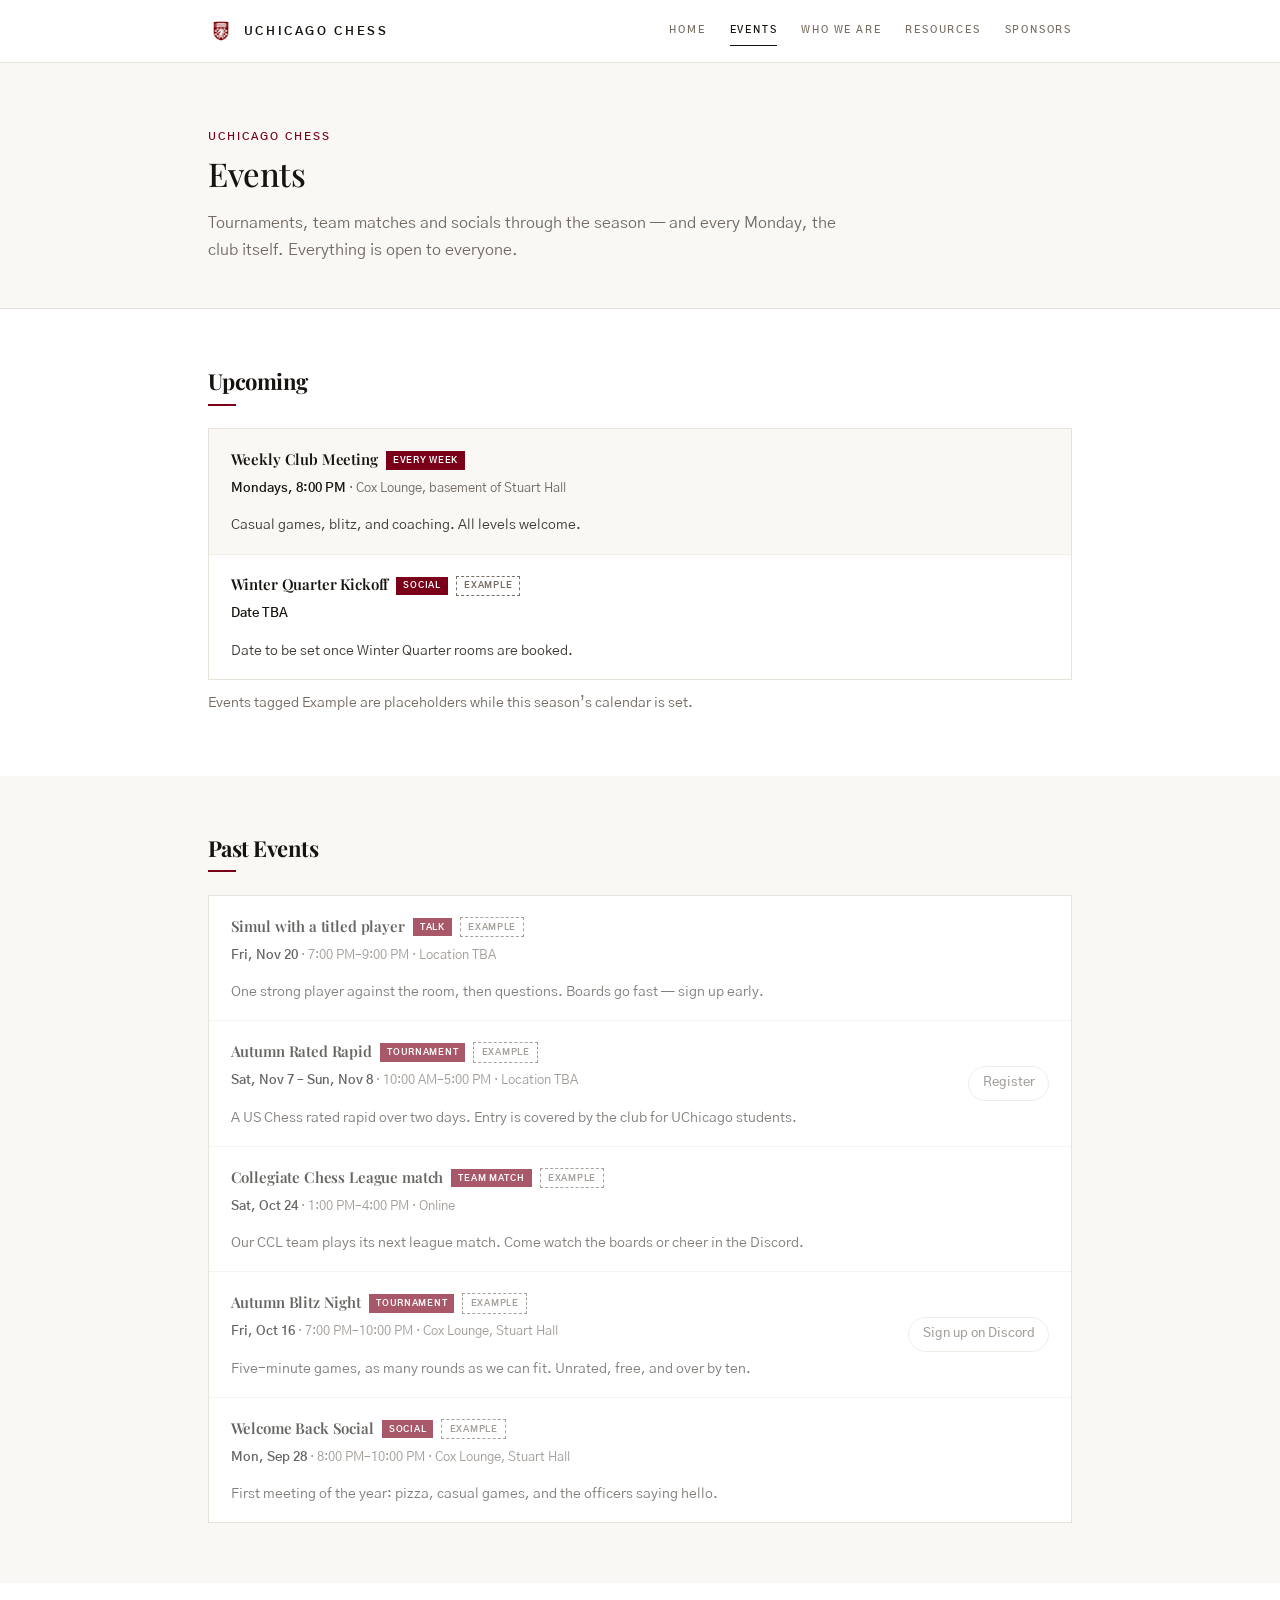
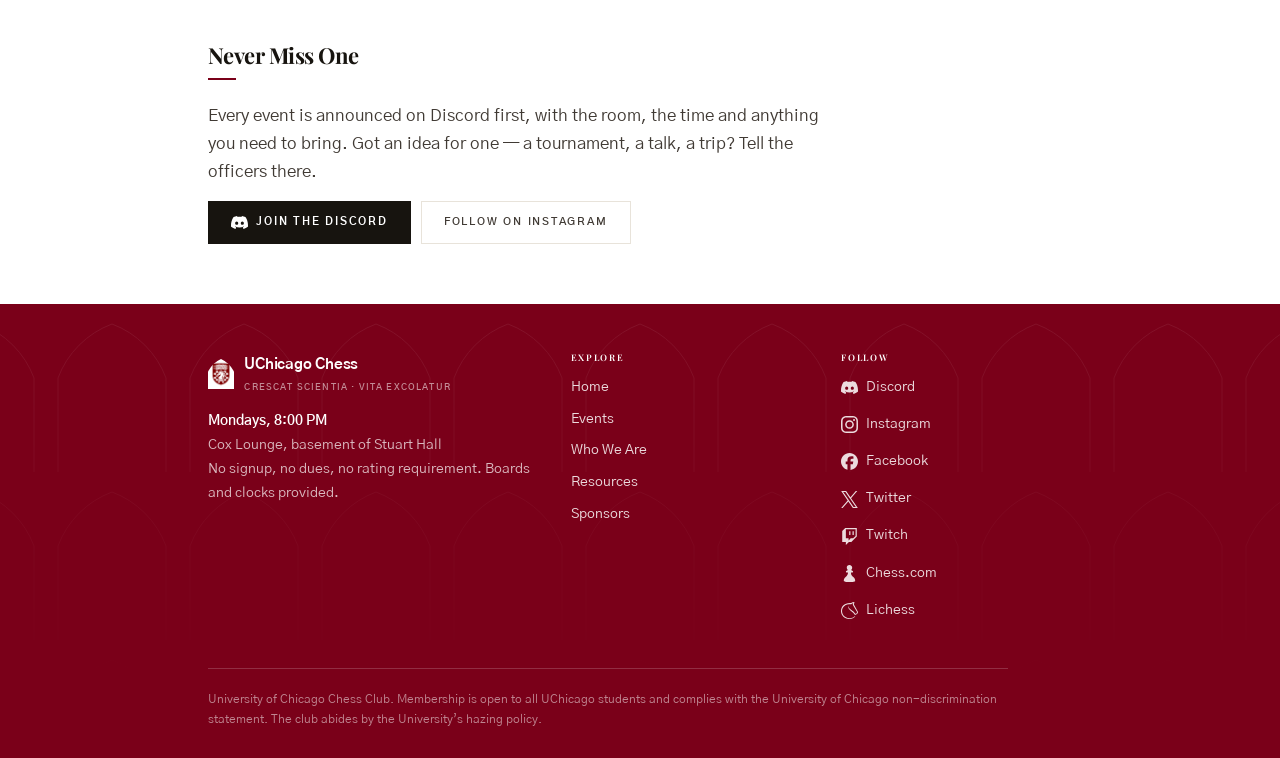
==== events.html @ 61e97e0e "Add a template events page events.html lists the club's events from EVENTS in js/events.js: Upcoming" ====
<!DOCTYPE html>
<html lang="en">
<head>
<meta charset="utf-8">
<meta name="viewport" content="width=device-width, initial-scale=1">
<title>Events &mdash; University of Chicago Chess Club</title>
<meta name="description" content="Upcoming events at the University of Chicago Chess Club: tournaments, team matches, socials, and the weekly Monday meeting.">
<link rel="canonical" href="https://chughjug.github.io/uchicago-chess/events.html">

<!-- Link previews: Discord, Facebook, iMessage and X all read these, and
     none of them run JavaScript, so this is the one place the club is
     described in the file rather than in js/site.js. -->
<meta property="og:type" content="website">
<meta property="og:site_name" content="UChicago Chess">
<meta property="og:title" content="Events — University of Chicago Chess Club">
<meta property="og:description" content="Upcoming events at the University of Chicago Chess Club: tournaments, team matches, socials, and the weekly Monday meeting.">
<meta property="og:url" content="https://chughjug.github.io/uchicago-chess/events.html">
<meta property="og:image" content="https://chughjug.github.io/uchicago-chess/img/og-cover.jpg">
<meta property="og:image:width" content="1200">
<meta property="og:image:height" content="630">
<meta property="og:image:alt" content="The University of Chicago quadrangle from above">
<meta name="twitter:card" content="summary_large_image">
<meta name="twitter:site" content="@uchicagochess">

<link rel="icon" href="img/favicon-32.png" sizes="32x32">
<link rel="icon" href="img/favicon-16.png" sizes="16x16">
<link rel="apple-touch-icon" href="img/apple-touch-icon.png">
<link rel="preconnect" href="https://fonts.googleapis.com">
<link rel="preconnect" href="https://fonts.gstatic.com" crossorigin>
<link rel="stylesheet" href="https://fonts.googleapis.com/css2?family=Playfair+Display:wght@400;500;600;700&family=Gothic+A1:wght@400;500;600;700;800&display=swap">
<link rel="stylesheet" href="css/site.css">
</head>
<body>
<a class="skip" href="#main">Skip to content</a>

<nav class="mainnav">
  <div class="container">
    <a class="brand" href="./">
      <img src="img/crest.png" alt="">
      <b>UChicago Chess</b>
    </a>
    <button id="navbtn" aria-expanded="false" aria-controls="navmenu">Menu</button>
    <ul id="navmenu">
      <li><a href="./">Home</a></li>
      <li><a class="active" href="events.html">Events</a></li>
      <li><a href="leadership.html">Who We Are</a></li>
      <li><a href="resources.html">Resources</a></li>
      <li><a href="sponsors.html">Sponsors</a></li>
    </ul>
  </div>
</nav>

<header class="pagehead">
  <div class="container">
    <p class="eyebrow">UChicago Chess</p>
    <h1>Events</h1>
    <p>Tournaments, team matches and socials through the season &mdash; and every Monday, the club itself. Everything is open to everyone.</p>
  </div>
</header>

<main id="main">
  <section class="band">
    <div class="container">
      <div class="block">
        <h2>Upcoming</h2>
        <!-- Built from EVENTS in js/events.js — add and change events there. -->
        <div class="eventlist" id="upcoming">
          <noscript>
            <div class="empty">The events list needs JavaScript. The club meets every Monday at 8:00 PM in
              Cox Lounge, and everything else is announced on Discord.</div>
          </noscript>
        </div>
        <p class="note" id="examples-note" hidden>Events tagged Example are placeholders while this season&rsquo;s calendar is set.</p>
      </div>
    </div>
  </section>

  <section class="band alt">
    <div class="container">
      <div class="block">
        <h2>Past Events</h2>
        <div class="eventlist" id="past"></div>
      </div>
    </div>
  </section>

  <section class="band">
    <div class="container">
      <div class="block">
        <h2>Never Miss One</h2>
        <p>
          Every event is announced on Discord first, with the room, the time and anything you need
          to bring. Got an idea for one &mdash; a tournament, a talk, a trip? Tell the officers there.
        </p>
        <p class="actions">
          <a class="btn" href="https://discord.com/invite/wnuyjCKNdM" data-site-href="links.discord" target="_blank" rel="noopener">
            <svg class="ico" aria-hidden="true"><use href="img/icons.svg#discord"></use></svg> Join the Discord
          </a>
          <a class="btn alt" href="https://www.instagram.com/uchicagochess/" data-site-href="links.instagram" target="_blank" rel="noopener">Follow on Instagram</a>
        </p>
      </div>
    </div>
  </section>
</main>

<footer class="arched">
  <div class="container">
    <div class="footgrid">
      <div>
        <div class="footbrand">
          <img class="arch" src="img/crest.png" alt="">
          <div>
            <b>UChicago Chess</b>
            <span>Crescat Scientia &middot; Vita Excolatur</span>
          </div>
        </div>
        <p class="footwhere">
          <b data-site="meeting.whenLabel">Mondays, 8:00 PM</b><br>
          <span data-site="meeting.placeFull">Cox Lounge, basement of Stuart Hall</span><br>
          <span data-site="meeting.terms">No signup, no dues, no rating requirement. Boards and clocks provided.</span>
        </p>
        <p class="footwhere" data-site-contact></p>
      </div>

      <div>
        <h4>Explore</h4>
        <ul class="footnav">
          <li><a href="./">Home</a></li>
          <li><a href="events.html">Events</a></li>
          <li><a href="leadership.html">Who We Are</a></li>
          <li><a href="resources.html">Resources</a></li>
          <li><a href="sponsors.html">Sponsors</a></li>
        </ul>
      </div>

      <div>
        <h4>Follow</h4>
        <ul class="footsocial">
          <li><a href="https://discord.com/invite/wnuyjCKNdM" data-site-href="links.discord" target="_blank" rel="noopener"><svg class="ico" aria-hidden="true"><use href="img/icons.svg#discord"></use></svg> Discord</a></li>
          <li><a href="https://www.instagram.com/uchicagochess/" data-site-href="links.instagram" target="_blank" rel="noopener"><svg class="ico" aria-hidden="true"><use href="img/icons.svg#instagram"></use></svg> Instagram</a></li>
          <li><a href="https://www.facebook.com/groups/638162799532735" data-site-href="links.facebook" target="_blank" rel="noopener"><svg class="ico" aria-hidden="true"><use href="img/icons.svg#facebook"></use></svg> Facebook</a></li>
          <li><a href="https://twitter.com/uchicagochess" data-site-href="links.twitter" target="_blank" rel="noopener"><svg class="ico" aria-hidden="true"><use href="img/icons.svg#x"></use></svg> Twitter</a></li>
          <li><a href="https://www.twitch.tv/uchicagochess" data-site-href="links.twitch" target="_blank" rel="noopener"><svg class="ico" aria-hidden="true"><use href="img/icons.svg#twitch"></use></svg> Twitch</a></li>
          <li><a href="https://www.chess.com/club/uchicago-maroons-chess-club" data-site-href="links.chesscom" target="_blank" rel="noopener"><svg class="ico" aria-hidden="true"><use href="img/icons.svg#chessdotcom"></use></svg> Chess.com</a></li>
          <li><a href="https://lichess.org/team/uchicago-chess-club" data-site-href="links.lichess" target="_blank" rel="noopener"><svg class="ico" aria-hidden="true"><use href="img/icons.svg#lichess"></use></svg> Lichess</a></li>
        </ul>
      </div>
    </div>

    <p class="footmeta">
      University of Chicago Chess Club. Membership is open to all UChicago students and complies
      with the University of Chicago non-discrimination statement. The club abides by the
      University&rsquo;s hazing policy.
    </p>
  </div>
</footer>

<script src="js/site.js"></script>
<script src="js/nav.js"></script>
<script src="js/events.js"></script>
</body>
</html>
---- css/site.css ----
/* UChicago Chess Club
   ------------------------------------------------------------------
   Minimal. One sans, set tight. One colour — the club's maroon — used
   sparingly, and kept off anything that does not need it.

   Sections alternate between two whites that are barely a shade apart,
   so the page reads as one surface with quiet divisions in it. The
   footer is the only block of colour.

   The gothic is a touch, not a theme: a lancet arch used as a mask, so
   the small tiles — icon squares, officer avatars, the footer mark —
   are arched niches instead of rounded squares, and an arcade behind
   the footer at the edge of visible. Nothing else. Dates are plain.
   ------------------------------------------------------------------ */

:root{
  --accent:#7a0019;          /* the club's colour */
  --accent-deep:#61000f;

  --ink:#17140f;
  --body:#403a34;
  --muted:#736b63;
  /* 5.0:1 on white — the old #a39a90 was 2.7:1, under the 4.5:1 AA floor,
     which mattered most on the 10px nav links set in it. */
  --faint:#7a6f63;
  --line:#e8e3da;
  --line-soft:#f2eee7;

  /* The two whites. */
  --white:#fff;
  --off:#faf8f5;

  /* Same pair the tenant app uses, so the two halves of the domain match. */
  --sans:'Gothic A1',-apple-system,BlinkMacSystemFont,"Segoe UI",Roboto,"Helvetica Neue",Arial,sans-serif;
  --display:'Playfair Display',Georgia,'Times New Roman',serif;

  --r:0;
  --max:58rem;
}

/* A lancet arch, used as a mask. The only gothic thing on the page. */
.arch{
  border-radius:0;
  -webkit-mask-image:url("data:image/svg+xml,%3Csvg xmlns='http://www.w3.org/2000/svg' viewBox='0 0 100 100' preserveAspectRatio='none'%3E%3Cpath d='M0 100 V42 A100 100 0 0 1 50 0 A100 100 0 0 1 100 42 V100 Z' fill='%23000'/%3E%3C/svg%3E");
          mask-image:url("data:image/svg+xml,%3Csvg xmlns='http://www.w3.org/2000/svg' viewBox='0 0 100 100' preserveAspectRatio='none'%3E%3Cpath d='M0 100 V42 A100 100 0 0 1 50 0 A100 100 0 0 1 100 42 V100 Z' fill='%23000'/%3E%3C/svg%3E");
  -webkit-mask-size:100% 100%;mask-size:100% 100%;
  -webkit-mask-repeat:no-repeat;mask-repeat:no-repeat;
}

/* An arcade, in the footer only, at the edge of visible. */
.arched{position:relative;isolation:isolate}
footer.arched::before{
  content:"";position:absolute;inset:0;z-index:-1;pointer-events:none;
  background-image:url("data:image/svg+xml,%3Csvg xmlns='http://www.w3.org/2000/svg' width='132' height='168' viewBox='0 0 132 168'%3E%3Cpath d='M12 168 V74 A92 92 0 0 1 66 20 A92 92 0 0 1 120 74 V168' fill='none' stroke='%23ffffff' stroke-width='1'/%3E%3C/svg%3E");
  background-position:center top;
  opacity:.07;
  -webkit-mask-image:linear-gradient(to bottom,#000 0,transparent 85%);
          mask-image:linear-gradient(to bottom,#000 0,transparent 85%);
}

/* The same dot grid the tenant app lays over its pages. */
body::after{
  content:"";position:fixed;inset:0;z-index:40;pointer-events:none;opacity:.035;
  background-image:radial-gradient(circle,#111827 0.5px,transparent 0.5px);
  background-size:24px 24px;
}
@media print{body::after{display:none}}

*{box-sizing:border-box;margin:0;padding:0}
html{-webkit-text-size-adjust:100%}
body{font:16.5px/1.7 var(--sans);color:var(--body);background:var(--white);-webkit-font-smoothing:antialiased}
img{max-width:100%;display:block}
a{color:var(--accent);text-decoration:none}
a:hover{text-decoration:underline}
h1,h2,h3,h4{font-family:var(--display);color:var(--ink);line-height:1.15;font-weight:500;letter-spacing:-0.012em}
.container{max-width:var(--max);margin:0 auto;padding:0 1.5rem}
@media(min-width:1024px){.container{padding:0 2rem}}
.ico{width:1.0625rem;height:1.0625rem;fill:currentColor;flex:0 0 auto}

.motto,.eyebrow,.cap,.role,th,.footgrid h4,.sponsorbar{
  font-weight:600;text-transform:uppercase;letter-spacing:0.18em;
}

/* ---------- bands: two whites, a shade apart ---------- */
main{padding:0}
.band{background:var(--white);padding:3.75rem 0}
.band.alt{background:var(--off)}
.block + .block{margin-top:3.25rem}

/* ---------- header ---------- */
.mainnav{
  position:sticky;top:0;z-index:40;
  background:rgba(255,255,255,.92);backdrop-filter:blur(12px);
  border-bottom:1px solid var(--line);
}
.mainnav .container{display:flex;align-items:center;gap:1rem;min-height:62px}
.mainnav .brand{display:flex;align-items:center;gap:0.6rem;flex-shrink:0}
.mainnav .brand img{width:26px;height:26px;object-fit:cover;border-radius:var(--r)}
.mainnav .brand b{font-size:0.75rem;font-weight:700;text-transform:uppercase;letter-spacing:0.22em;color:var(--ink);white-space:nowrap}
.mainnav .brand:hover{text-decoration:none}
.mainnav ul{list-style:none;display:flex;gap:0.15rem;margin-left:auto}
.mainnav ul{gap:1.5rem}
.mainnav ul a{display:block;padding:0.35rem 0;border-bottom:1px solid transparent;font-size:0.625rem;font-weight:600;text-transform:uppercase;letter-spacing:0.18em;color:var(--faint)}
.mainnav ul a:hover{color:var(--ink);text-decoration:none}
.mainnav ul a.active{color:var(--ink);border-bottom-color:var(--ink)}
#navbtn{
  display:none;margin-left:auto;background:none;border:1px solid var(--line);border-radius:var(--r);
  color:var(--ink);cursor:pointer;padding:0.35rem 0.8rem;font:500 0.875rem/1.4 var(--sans);
}

/* Skip link: off-screen until focused, then a plain block at the top left. */
.skip{
  position:absolute;left:-9999px;top:0;z-index:100;
  background:var(--ink);color:#fff;padding:0.7rem 1.1rem;
  font-size:0.6875rem;font-weight:700;text-transform:uppercase;letter-spacing:0.16em;
}
.skip:focus{left:0;text-decoration:none}

/* ---------- header band ---------- */
.masthead,.pagehead{background:var(--off);border-bottom:1px solid var(--line)}
.masthead{padding:4rem 0 3.5rem}
.pagehead{padding:3rem 0 2.75rem}
.masthead .titlerow{display:flex;align-items:center;gap:1rem}
.masthead .crest{width:42px;height:42px;object-fit:cover;border-radius:var(--r);flex:0 0 auto}
.masthead .motto,.pagehead .eyebrow{font-size:0.6875rem;color:var(--accent);margin-bottom:0.55rem}
.masthead h1{font-size:clamp(1.9rem,3.8vw,2.5rem);line-height:1.1}
.pagehead h1{font-size:clamp(1.7rem,3vw,2.05rem);line-height:1.15}
.masthead .summary,.pagehead p{margin-top:1.05rem;max-width:40rem;font-size:1rem;color:var(--muted)}
.masthead .actions{display:flex;flex-wrap:wrap;align-items:center;gap:0.6rem;margin-top:1.6rem}
.masthead .facts{
  display:flex;flex-wrap:wrap;gap:0 2rem;margin-top:1.75rem;
  padding-top:1.25rem;border-top:1px solid var(--line);
}
.masthead .facts span{display:block;padding:0.3rem 0;font-size:0.875rem;color:var(--muted)}
.masthead .facts b{display:block;font-size:0.9375rem;font-weight:700;letter-spacing:-0.012em;color:var(--ink)}

/* ---------- sections ---------- */
.block > h2{
  font-size:1.375rem;font-weight:700;letter-spacing:-0.024em;
  padding-bottom:0.7rem;margin-bottom:1.4rem;position:relative;
}
.block > h2::after{content:"";position:absolute;left:0;bottom:0;width:1.75rem;height:2px;background:var(--accent)}
.block h3{font-size:1rem;font-weight:600;letter-spacing:-0.01em;color:var(--ink)}
.block > p{max-width:40rem}
.block p + p{margin-top:0.9rem}

/* The line of setup under a section heading, and the line that follows a
   section — a link or a pair of buttons. */
.lede{max-width:38rem;margin-bottom:1.35rem;color:var(--muted)}
.after{margin-top:1.15rem}
.actions{display:flex;flex-wrap:wrap;align-items:center;gap:0.6rem;margin-top:1.35rem}
.prose{max-width:38rem;font-size:1rem;line-height:1.75}
.prose p + p{margin-top:1rem}

/* ---------- buttons ---------- */
.btn{
  display:inline-flex;align-items:center;gap:0.5rem;
  padding:0.7rem 1.4rem;border-radius:0;border:1px solid var(--ink);
  background:var(--ink);color:#fff;font-size:0.6875rem;font-weight:700;
  text-transform:uppercase;letter-spacing:0.16em;
}
.btn:hover{background:#000;border-color:#000;color:#fff;text-decoration:none}
.btn.alt{background:transparent;border-color:var(--line);color:var(--body);font-weight:600}
.btn.alt:hover{background:var(--white);border-color:var(--ink);color:var(--ink)}


/* ---------- events (events.html, built by js/events.js) ---------- */
.eventlist{border:1px solid var(--line);border-radius:var(--r);background:var(--white);overflow:hidden}
.event{display:flex;align-items:center;gap:1.15rem;padding:1.05rem 1.35rem}
.event + .event{border-top:1px solid var(--line-soft)}
.event.past{opacity:.65}
.event.weekly{background:var(--off)}

/* The date leads the detail line, written out plainly. */
.event-date{color:var(--ink);font-weight:600;font-variant-numeric:tabular-nums}
.event-body{min-width:0;flex:1 1 auto}
.event-body h3{font-size:0.9375rem;font-weight:600;color:var(--ink);margin:0;display:inline}
.event-where{font-size:0.8125rem;color:var(--muted);margin-top:0.25rem}
.event-desc{font-size:0.875rem;color:var(--body);margin-top:0.35rem;max-width:36rem;line-height:1.6}
.tag{
  display:inline-block;margin-left:0.5rem;padding:0.1rem 0.45rem;border-radius:var(--r);
  font-size:0.5625rem;font-weight:700;letter-spacing:0.08em;text-transform:uppercase;
  color:#fff;background:var(--accent);vertical-align:2px;
}
/* A placeholder, so nobody turns up to it: outlined, not filled. */
.tag.example{color:var(--muted);background:transparent;border:1px dashed var(--faint)}
.event-action{flex:0 0 auto;display:flex;flex-direction:column;align-items:flex-end;gap:0.4rem}
.chip{
  display:inline-flex;align-items:center;padding:0.35rem 0.85rem;border-radius:9999px;
  border:1px solid var(--line);background:var(--white);color:var(--muted);
  font-size:0.8125rem;font-weight:500;white-space:nowrap;transition:color .15s,border-color .15s;
}
.chip:hover{border-color:var(--accent);color:var(--accent);text-decoration:none}
.empty{padding:1.35rem;color:var(--muted);font-size:0.9375rem}
.note{margin-top:0.75rem;font-size:0.875rem;color:var(--muted)}

/* ---------- cards ---------- */
.grid{display:grid;gap:0.85rem}
.g2{grid-template-columns:repeat(auto-fit,minmax(18rem,1fr))}
.g3{grid-template-columns:repeat(auto-fit,minmax(15rem,1fr))}
.box{border:1px solid var(--line);border-radius:var(--r);background:var(--white);padding:1.25rem 1.35rem}
.box p{font-size:0.875rem;color:var(--muted);margin-top:0.4rem;line-height:1.65}
.box .sub{font-size:0.875rem;color:var(--muted);margin-top:0.3rem}
a.box{display:block;color:var(--body)}
a.box:hover{border-color:#d6cfc4;text-decoration:none}
a.box:hover h3{color:var(--accent)}

/* ---------- link rows with brand marks ---------- */
.linklist{display:grid;grid-template-columns:repeat(auto-fit,minmax(16rem,1fr));gap:0.6rem}
.linkrow{
  display:flex;align-items:center;gap:0.8rem;color:var(--body);
  border:1px solid var(--line);border-radius:var(--r);background:var(--white);padding:0.8rem 1rem;
  transition:border-color .15s;
}
.linkrow:hover{border-color:#d6cfc4;text-decoration:none}
.linkrow:hover b{color:var(--accent)}
.linkrow .sq{
  flex:0 0 1.75rem;height:2rem;display:grid;place-items:center;
  background:var(--line-soft);color:var(--muted);font-size:0.875rem;
}
.linkrow:hover .sq{background:var(--accent);color:#fff}
.linkrow b{display:block;font-size:0.875rem;font-weight:600;color:var(--ink);line-height:1.4}
.linkrow small{display:block;font-size:0.75rem;color:var(--muted);font-weight:400;line-height:1.45}

/* ---------- people ---------- */
.person{border:1px solid var(--line);border-radius:var(--r);background:var(--white);padding:1.2rem 1.3rem}
.person .av{
  width:1.75rem;height:2rem;background:var(--accent);color:#fff;
  display:grid;place-items:center;font-size:0.9375rem;margin-bottom:0.8rem;
}
.person h3{font-size:0.9375rem;font-weight:600;margin-bottom:0.25rem}
.person .role{font-size:0.5625rem;color:var(--muted)}

/* ---------- tables ---------- */
table{
  width:100%;border-collapse:separate;border-spacing:0;font-size:0.875rem;
  border:1px solid var(--line);border-radius:var(--r);background:var(--white);overflow:hidden;
}
th,td{text-align:left;padding:0.8rem 1.35rem;vertical-align:top}
tr + tr td{border-top:1px solid var(--line-soft)}
th{font-size:0.5625rem;color:var(--muted);border-bottom:1px solid var(--line)}
td:first-child{font-weight:600;color:var(--ink);width:14rem}

/* ---------- sponsor ---------- */
.sponsorbar{border-top:1px solid var(--line);padding:1.35rem 0;font-size:0.5625rem;color:var(--faint)}
.sponsorbar .container{display:flex;align-items:center;justify-content:center;gap:1rem;flex-wrap:wrap}
.sponsorbar img{height:18px;width:auto;opacity:.65}
.sponsorbar a:hover img{opacity:1}
.sponsorcard{border:1px solid var(--line);border-radius:var(--r);background:var(--white);padding:1.5rem 1.6rem}
.sponsorcard img{height:26px;width:auto}
.sponsorcard p{max-width:40rem;margin-top:1.1rem;color:var(--muted)}
.sponsorcard .cap{font-size:0.5625rem;color:var(--muted)}

/* ---------- footer ---------- */
footer{background-color:var(--accent);color:rgba(255,255,255,.72);padding:3rem 0 1.75rem;font-size:0.875rem}
footer a{color:rgba(255,255,255,.86)}
footer a:hover{color:#fff}
.footgrid{display:grid;grid-template-columns:1.4fr 1fr 1fr;gap:2.5rem}
.footgrid h4{color:#fff;font-size:0.5625rem;margin-bottom:0.85rem}
.footbrand{display:flex;align-items:center;gap:0.65rem;margin-bottom:0.9rem}
.footbrand img{width:26px;height:30px;object-fit:cover;background:#fff}
.footbrand b{color:#fff;font-size:0.9375rem;font-weight:700;letter-spacing:-0.015em}
.footbrand span{
  display:block;font-size:0.5625rem;font-weight:600;letter-spacing:0.13em;text-transform:uppercase;
  color:rgba(255,255,255,.55);margin-top:0.18rem;
}
.footwhere{font-size:0.875rem;line-height:1.7;max-width:21rem}
.footwhere b{color:#fff;font-weight:600}
.footnav,.footsocial{list-style:none;display:flex;flex-direction:column;gap:0.5rem;margin:0}
.footnav a,.footsocial a{display:inline-flex;align-items:center;gap:0.5rem;font-weight:400}
.footmeta{
  margin-top:2.5rem;padding-top:1.25rem;border-top:1px solid rgba(255,255,255,.18);
  font-size:0.75rem;line-height:1.7;color:rgba(255,255,255,.52);max-width:50rem;
}

@media(max-width:820px){
  body{font-size:16px}
  .mainnav .container{flex-wrap:wrap;gap:0.5rem;min-height:54px}
  #navbtn{display:block}
  .mainnav ul{display:none;width:100%;flex-direction:column;gap:0.1rem;margin:0 0 0.65rem}
  .mainnav ul.open{display:flex}
  .masthead{padding:2.5rem 0 2.25rem}
  .masthead .facts{gap:0 1.35rem}
  .band{padding:2.5rem 0}
  .block + .block{margin-top:2.5rem}
  .event{flex-direction:column;align-items:flex-start;gap:0.75rem;padding:0.95rem 1rem}
  .event-action{flex-direction:row;flex-wrap:wrap;align-items:flex-start}
  .footgrid{grid-template-columns:1fr;gap:2rem}
  td:first-child{width:auto}
  table,tbody,tr,td,th{display:block}
  th{display:none}
  td{padding:0 1.1rem 0.3rem}
  tr + tr td{border-top:none}
  tr{padding:0.85rem 0;border-top:1px solid var(--line-soft);display:block}
  tr:first-child{border-top:none}
}
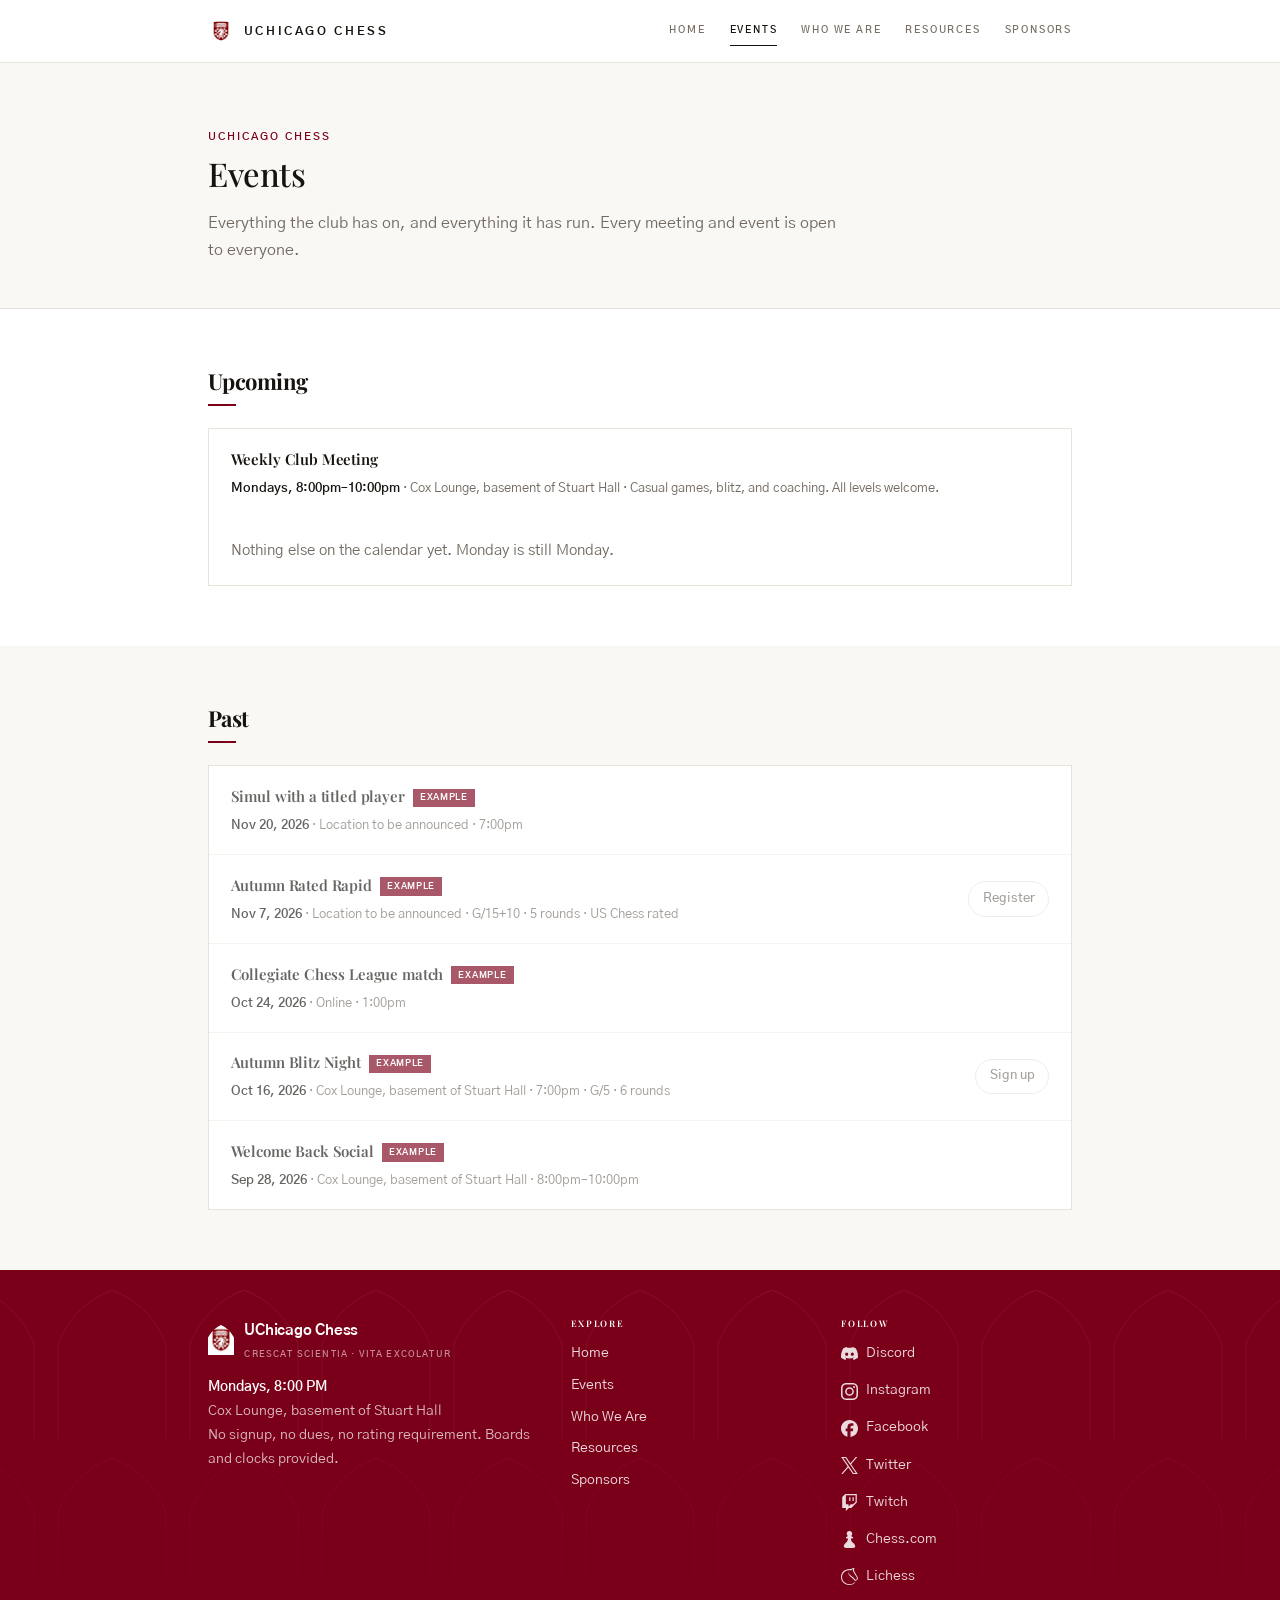
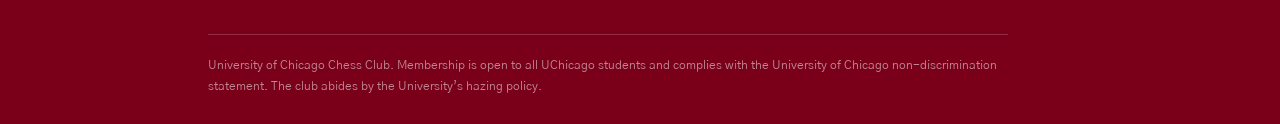
==== commit fd957c04: "Use the club site's own files, with only the events platform taken out The pages, stylesheet, script" ====
--- a/events.html
+++ b/events.html
@@ -4,7 +4,7 @@
 <meta charset="utf-8">
 <meta name="viewport" content="width=device-width, initial-scale=1">
 <title>Events &mdash; University of Chicago Chess Club</title>
-<meta name="description" content="Upcoming events at the University of Chicago Chess Club: tournaments, team matches, socials, and the weekly Monday meeting.">
+<meta name="description" content="Events at the University of Chicago Chess Club: tournaments, team matches, and the weekly Monday meeting.">
 <link rel="canonical" href="https://chughjug.github.io/uchicago-chess/events.html">
 
 <!-- Link previews: Discord, Facebook, iMessage and X all read these, and
@@ -13,9 +13,9 @@
 <meta property="og:type" content="website">
 <meta property="og:site_name" content="UChicago Chess">
 <meta property="og:title" content="Events — University of Chicago Chess Club">
-<meta property="og:description" content="Upcoming events at the University of Chicago Chess Club: tournaments, team matches, socials, and the weekly Monday meeting.">
+<meta property="og:description" content="Events at the University of Chicago Chess Club: tournaments, team matches, and the weekly Monday meeting.">
 <meta property="og:url" content="https://chughjug.github.io/uchicago-chess/events.html">
-<meta property="og:image" content="https://chughjug.github.io/uchicago-chess/img/og-cover.jpg">
+<meta property="og:image" content="https://uchicago.chessdirector.com/img/og-cover.jpg">
 <meta property="og:image:width" content="1200">
 <meta property="og:image:height" content="630">
 <meta property="og:image:alt" content="The University of Chicago quadrangle from above">
@@ -54,7 +54,7 @@
   <div class="container">
     <p class="eyebrow">UChicago Chess</p>
     <h1>Events</h1>
-    <p>Tournaments, team matches and socials through the season &mdash; and every Monday, the club itself. Everything is open to everyone.</p>
+    <p>Everything the club has on, and everything it has run. Every meeting and event is open to everyone.</p>
   </div>
 </header>
 
@@ -64,13 +64,7 @@
       <div class="block">
         <h2>Upcoming</h2>
         <!-- Built from EVENTS in js/events.js — add and change events there. -->
-        <div class="eventlist" id="upcoming">
-          <noscript>
-            <div class="empty">The events list needs JavaScript. The club meets every Monday at 8:00 PM in
-              Cox Lounge, and everything else is announced on Discord.</div>
-          </noscript>
-        </div>
-        <p class="note" id="examples-note" hidden>Events tagged Example are placeholders while this season&rsquo;s calendar is set.</p>
+        <div id="upcoming"></div>
       </div>
     </div>
   </section>
@@ -78,26 +72,8 @@
   <section class="band alt">
     <div class="container">
       <div class="block">
-        <h2>Past Events</h2>
-        <div class="eventlist" id="past"></div>
-      </div>
-    </div>
-  </section>
-
-  <section class="band">
-    <div class="container">
-      <div class="block">
-        <h2>Never Miss One</h2>
-        <p>
-          Every event is announced on Discord first, with the room, the time and anything you need
-          to bring. Got an idea for one &mdash; a tournament, a talk, a trip? Tell the officers there.
-        </p>
-        <p class="actions">
-          <a class="btn" href="https://discord.com/invite/wnuyjCKNdM" data-site-href="links.discord" target="_blank" rel="noopener">
-            <svg class="ico" aria-hidden="true"><use href="img/icons.svg#discord"></use></svg> Join the Discord
-          </a>
-          <a class="btn alt" href="https://www.instagram.com/uchicagochess/" data-site-href="links.instagram" target="_blank" rel="noopener">Follow on Instagram</a>
-        </p>
+        <h2>Past</h2>
+        <div id="past"></div>
       </div>
     </div>
   </section>
--- a/css/site.css
+++ b/css/site.css
@@ -162,33 +162,44 @@
 .btn:hover{background:#000;border-color:#000;color:#fff;text-decoration:none}
 .btn.alt{background:transparent;border-color:var(--line);color:var(--body);font-weight:600}
 .btn.alt:hover{background:var(--white);border-color:var(--ink);color:var(--ink)}
-
-
-/* ---------- events (events.html, built by js/events.js) ---------- */
-.eventlist{border:1px solid var(--line);border-radius:var(--r);background:var(--white);overflow:hidden}
+.more{font-size:0.9375rem;font-weight:600;color:var(--accent)}
+/* "Add to calendar", beside "All events" — the weekly meeting is the reason
+   a subscription is worth offering at all. */
+.sub-cal{
+  margin-left:1.1rem;font-size:0.8125rem;font-weight:600;color:var(--muted);
+  border-bottom:1px solid var(--line);
+}
+.sub-cal:hover{color:var(--ink);border-bottom-color:var(--ink);text-decoration:none}
+.more:hover{text-decoration:none;opacity:.75}
+.more::after{content:" →"}
+
+/* ---------- lists ---------- */
+.card,#preview,#upcoming,#past,.eventlist{
+  border:1px solid var(--line);border-radius:var(--r);background:var(--white);overflow:hidden;
+}
+
+/* ---------- event rows ---------- */
 .event{display:flex;align-items:center;gap:1.15rem;padding:1.05rem 1.35rem}
 .event + .event{border-top:1px solid var(--line-soft)}
 .event.past{opacity:.65}
-.event.weekly{background:var(--off)}
 
 /* The date leads the detail line, written out plainly. */
 .event-date{color:var(--ink);font-weight:600;font-variant-numeric:tabular-nums}
 .event-body{min-width:0;flex:1 1 auto}
 .event-body h3{font-size:0.9375rem;font-weight:600;color:var(--ink);margin:0;display:inline}
+.event-body h3 a{color:var(--ink)}
+.event-body h3 a:hover{color:var(--accent);text-decoration:none}
 .event-where{font-size:0.8125rem;color:var(--muted);margin-top:0.25rem}
-.event-desc{font-size:0.875rem;color:var(--body);margin-top:0.35rem;max-width:36rem;line-height:1.6}
 .tag{
   display:inline-block;margin-left:0.5rem;padding:0.1rem 0.45rem;border-radius:var(--r);
   font-size:0.5625rem;font-weight:700;letter-spacing:0.08em;text-transform:uppercase;
   color:#fff;background:var(--accent);vertical-align:2px;
 }
-/* A placeholder, so nobody turns up to it: outlined, not filled. */
-.tag.example{color:var(--muted);background:transparent;border:1px dashed var(--faint)}
-.event-action{flex:0 0 auto;display:flex;flex-direction:column;align-items:flex-end;gap:0.4rem}
+.event-action{flex:0 0 auto}
 .chip{
   display:inline-flex;align-items:center;padding:0.35rem 0.85rem;border-radius:9999px;
   border:1px solid var(--line);background:var(--white);color:var(--muted);
-  font-size:0.8125rem;font-weight:500;white-space:nowrap;transition:color .15s,border-color .15s;
+  font-size:0.8125rem;font-weight:500;transition:color .15s,border-color .15s;
 }
 .chip:hover{border-color:var(--accent);color:var(--accent);text-decoration:none}
 .empty{padding:1.35rem;color:var(--muted);font-size:0.9375rem}
@@ -283,8 +294,8 @@
   .masthead .facts{gap:0 1.35rem}
   .band{padding:2.5rem 0}
   .block + .block{margin-top:2.5rem}
-  .event{flex-direction:column;align-items:flex-start;gap:0.75rem;padding:0.95rem 1rem}
-  .event-action{flex-direction:row;flex-wrap:wrap;align-items:flex-start}
+  .event{align-items:flex-start;gap:0.9rem;padding:0.9rem 1rem}
+  .event-action{display:none}
   .footgrid{grid-template-columns:1fr;gap:2rem}
   td:first-child{width:auto}
   table,tbody,tr,td,th{display:block}
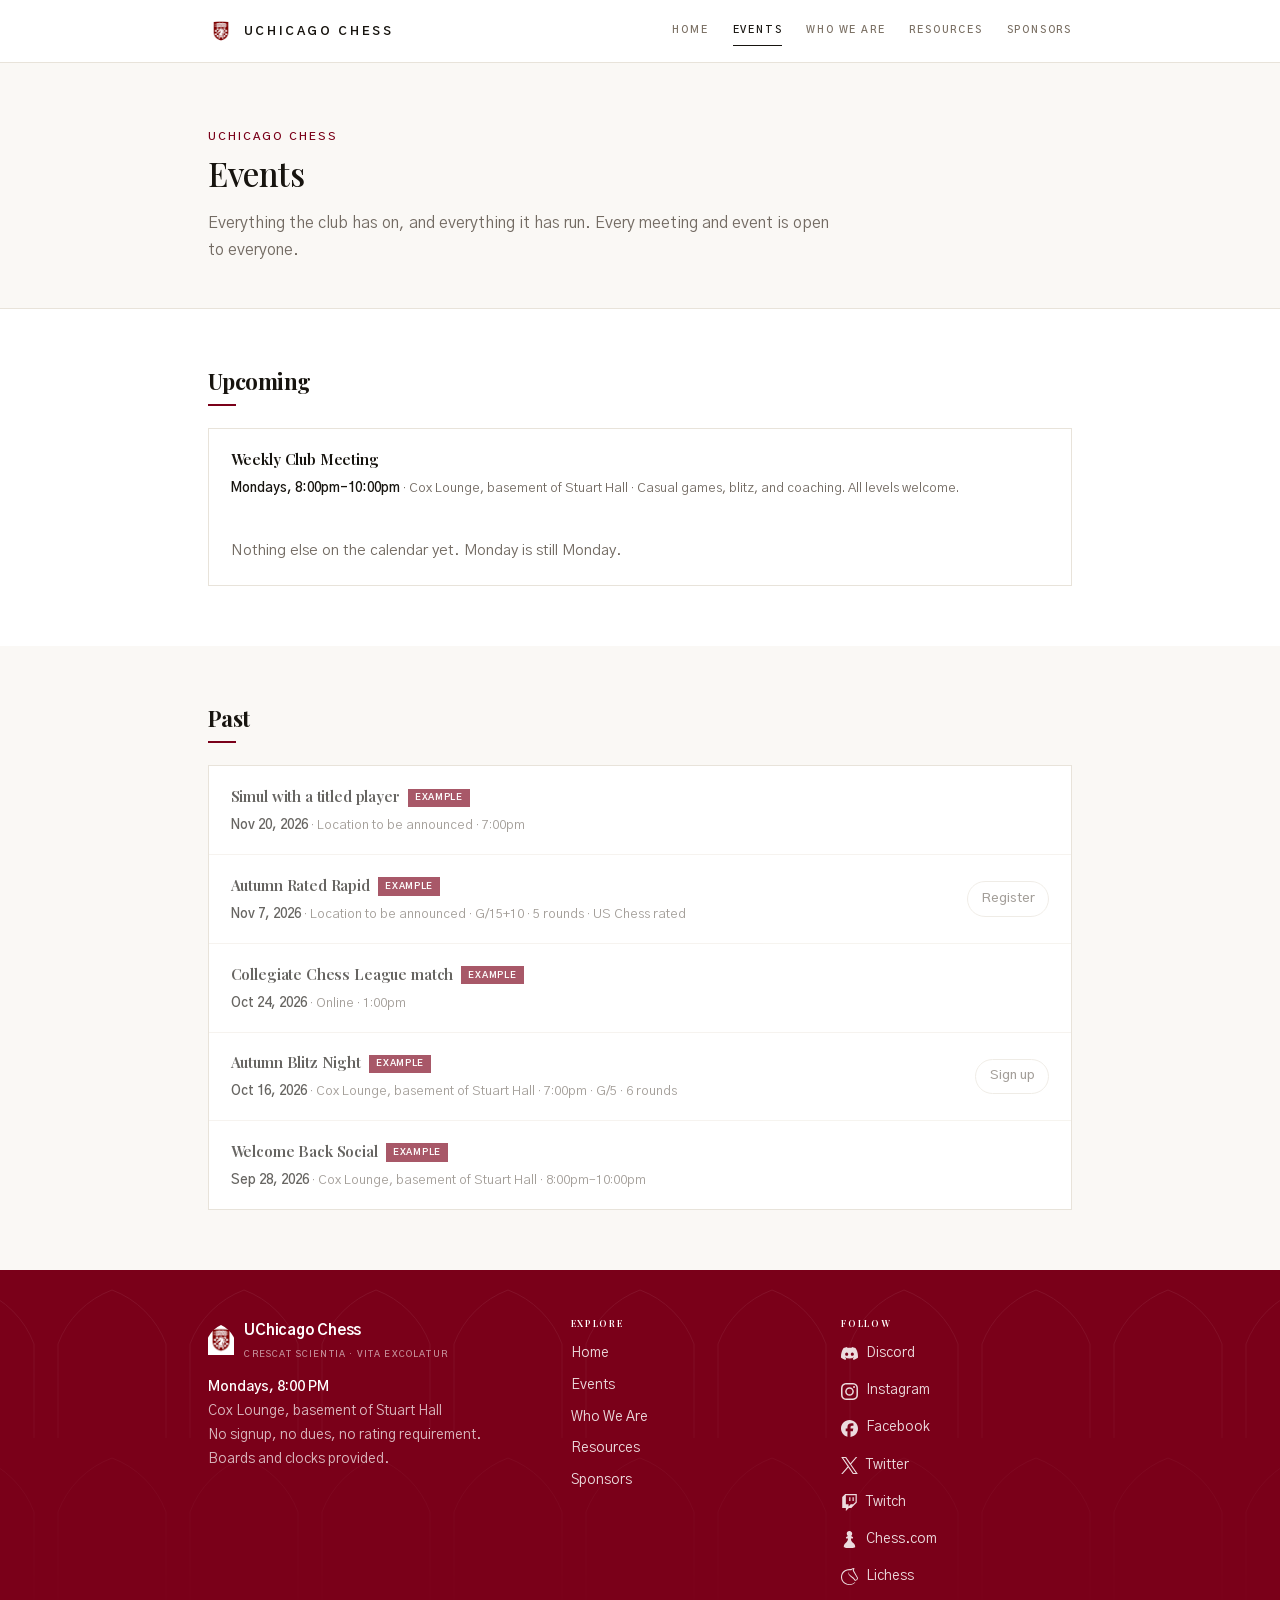
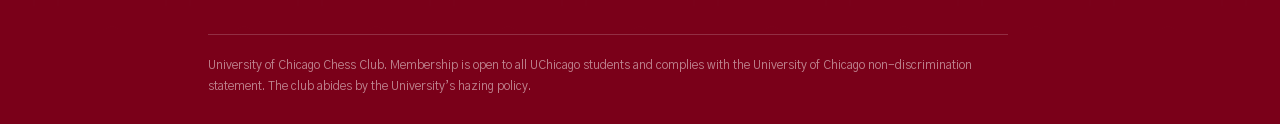
==== commit f7062125: "Serve the fonts from the site instead of from Google Fonts The headings and text are Playfair Displa" ====
--- a/events.html
+++ b/events.html
@@ -25,9 +25,7 @@
 <link rel="icon" href="img/favicon-32.png" sizes="32x32">
 <link rel="icon" href="img/favicon-16.png" sizes="16x16">
 <link rel="apple-touch-icon" href="img/apple-touch-icon.png">
-<link rel="preconnect" href="https://fonts.googleapis.com">
-<link rel="preconnect" href="https://fonts.gstatic.com" crossorigin>
-<link rel="stylesheet" href="https://fonts.googleapis.com/css2?family=Playfair+Display:wght@400;500;600;700&family=Gothic+A1:wght@400;500;600;700;800&display=swap">
+<link rel="stylesheet" href="css/fonts.css">
 <link rel="stylesheet" href="css/site.css">
 </head>
 <body>
--- a/css/fonts.css
+++ b/css/fonts.css
@@ -0,0 +1,213 @@
+/* The fonts the pages use — Playfair Display and Gothic A1 — served from
+   this site rather than from Google Fonts, so they show wherever the site
+   does. The rules are Google's own for the same request, in the same
+   order, trimmed to the Latin sets and to the one Korean slice that holds
+   the "→" the site uses. */
+
+/* Gothic A1 400, slice110 */
+@font-face {
+  font-family: 'Gothic A1';
+  font-style: normal;
+  font-weight: 400;
+  font-display: swap;
+  src: url(../fonts/gothic-a1-400-slice110.woff2) format('woff2');
+  unicode-range: U+d7, U+ea, U+fc, U+2192, U+25bc, U+3000, U+3137, U+3145, U+315c, U+7f8e, U+ac13, U+ac71, U+ac90, U+acb8, U+ace7, U+ad7f, U+ae50, U+aef4, U+af34, U+afbc, U+b048, U+b09a, U+b0ad, U+b0bc, U+b113, U+b125, U+b141, U+b20c, U+b2d9, U+b2ed, U+b367, U+b369, U+b374, U+b3cb, U+b4ec, U+b611, U+b760, U+b81b, U+b834, U+b8b0, U+b8e1, U+b989, U+b9d1, U+b9e1, U+b9fa, U+ba4d, U+ba78, U+bb35, U+bb54, U+bbf9, U+bc11, U+bcb3, U+bd05, U+bd95, U+bdd4, U+be10, U+bed0, U+bf51, U+c0d8, U+c232, U+c2b7, U+c2eb, U+c378, U+c500, U+c52c, U+c549, U+c568, U+c598, U+c5c9, U+c61b, U+c639, U+c67c, U+c717, U+c78a, U+c80a, U+c90c-c90d, U+c950, U+c9e7, U+cbe4, U+cca9, U+cce4, U+cdb0, U+ce78, U+ce94, U+ce98, U+cf8c, U+d018, U+d034, U+d0f1, U+d1b1, U+d280, U+d2f8, U+d338, U+d380, U+d3b4, U+d610, U+d69f, U+d6fc, U+d758;
+}
+/* Gothic A1 400, latin-ext */
+@font-face {
+  font-family: 'Gothic A1';
+  font-style: normal;
+  font-weight: 400;
+  font-display: swap;
+  src: url(../fonts/gothic-a1-400-latin-ext.woff2) format('woff2');
+  unicode-range: U+0100-02BA, U+02BD-02C5, U+02C7-02CC, U+02CE-02D7, U+02DD-02FF, U+0304, U+0308, U+0329, U+1D00-1DBF, U+1E00-1E9F, U+1EF2-1EFF, U+2020, U+20A0-20AB, U+20AD-20C0, U+2113, U+2C60-2C7F, U+A720-A7FF;
+}
+/* Gothic A1 400, latin */
+@font-face {
+  font-family: 'Gothic A1';
+  font-style: normal;
+  font-weight: 400;
+  font-display: swap;
+  src: url(../fonts/gothic-a1-400-latin.woff2) format('woff2');
+  unicode-range: U+0000-00FF, U+0131, U+0152-0153, U+02BB-02BC, U+02C6, U+02DA, U+02DC, U+0304, U+0308, U+0329, U+2000-206F, U+20AC, U+2122, U+2191, U+2193, U+2212, U+2215, U+FEFF, U+FFFD;
+}
+/* Gothic A1 500, slice110 */
+@font-face {
+  font-family: 'Gothic A1';
+  font-style: normal;
+  font-weight: 500;
+  font-display: swap;
+  src: url(../fonts/gothic-a1-500-slice110.woff2) format('woff2');
+  unicode-range: U+d7, U+ea, U+fc, U+2192, U+25bc, U+3000, U+3137, U+3145, U+315c, U+7f8e, U+ac13, U+ac71, U+ac90, U+acb8, U+ace7, U+ad7f, U+ae50, U+aef4, U+af34, U+afbc, U+b048, U+b09a, U+b0ad, U+b0bc, U+b113, U+b125, U+b141, U+b20c, U+b2d9, U+b2ed, U+b367, U+b369, U+b374, U+b3cb, U+b4ec, U+b611, U+b760, U+b81b, U+b834, U+b8b0, U+b8e1, U+b989, U+b9d1, U+b9e1, U+b9fa, U+ba4d, U+ba78, U+bb35, U+bb54, U+bbf9, U+bc11, U+bcb3, U+bd05, U+bd95, U+bdd4, U+be10, U+bed0, U+bf51, U+c0d8, U+c232, U+c2b7, U+c2eb, U+c378, U+c500, U+c52c, U+c549, U+c568, U+c598, U+c5c9, U+c61b, U+c639, U+c67c, U+c717, U+c78a, U+c80a, U+c90c-c90d, U+c950, U+c9e7, U+cbe4, U+cca9, U+cce4, U+cdb0, U+ce78, U+ce94, U+ce98, U+cf8c, U+d018, U+d034, U+d0f1, U+d1b1, U+d280, U+d2f8, U+d338, U+d380, U+d3b4, U+d610, U+d69f, U+d6fc, U+d758;
+}
+/* Gothic A1 500, latin-ext */
+@font-face {
+  font-family: 'Gothic A1';
+  font-style: normal;
+  font-weight: 500;
+  font-display: swap;
+  src: url(../fonts/gothic-a1-500-latin-ext.woff2) format('woff2');
+  unicode-range: U+0100-02BA, U+02BD-02C5, U+02C7-02CC, U+02CE-02D7, U+02DD-02FF, U+0304, U+0308, U+0329, U+1D00-1DBF, U+1E00-1E9F, U+1EF2-1EFF, U+2020, U+20A0-20AB, U+20AD-20C0, U+2113, U+2C60-2C7F, U+A720-A7FF;
+}
+/* Gothic A1 500, latin */
+@font-face {
+  font-family: 'Gothic A1';
+  font-style: normal;
+  font-weight: 500;
+  font-display: swap;
+  src: url(../fonts/gothic-a1-500-latin.woff2) format('woff2');
+  unicode-range: U+0000-00FF, U+0131, U+0152-0153, U+02BB-02BC, U+02C6, U+02DA, U+02DC, U+0304, U+0308, U+0329, U+2000-206F, U+20AC, U+2122, U+2191, U+2193, U+2212, U+2215, U+FEFF, U+FFFD;
+}
+/* Gothic A1 600, slice110 */
+@font-face {
+  font-family: 'Gothic A1';
+  font-style: normal;
+  font-weight: 600;
+  font-display: swap;
+  src: url(../fonts/gothic-a1-600-slice110.woff2) format('woff2');
+  unicode-range: U+d7, U+ea, U+fc, U+2192, U+25bc, U+3000, U+3137, U+3145, U+315c, U+7f8e, U+ac13, U+ac71, U+ac90, U+acb8, U+ace7, U+ad7f, U+ae50, U+aef4, U+af34, U+afbc, U+b048, U+b09a, U+b0ad, U+b0bc, U+b113, U+b125, U+b141, U+b20c, U+b2d9, U+b2ed, U+b367, U+b369, U+b374, U+b3cb, U+b4ec, U+b611, U+b760, U+b81b, U+b834, U+b8b0, U+b8e1, U+b989, U+b9d1, U+b9e1, U+b9fa, U+ba4d, U+ba78, U+bb35, U+bb54, U+bbf9, U+bc11, U+bcb3, U+bd05, U+bd95, U+bdd4, U+be10, U+bed0, U+bf51, U+c0d8, U+c232, U+c2b7, U+c2eb, U+c378, U+c500, U+c52c, U+c549, U+c568, U+c598, U+c5c9, U+c61b, U+c639, U+c67c, U+c717, U+c78a, U+c80a, U+c90c-c90d, U+c950, U+c9e7, U+cbe4, U+cca9, U+cce4, U+cdb0, U+ce78, U+ce94, U+ce98, U+cf8c, U+d018, U+d034, U+d0f1, U+d1b1, U+d280, U+d2f8, U+d338, U+d380, U+d3b4, U+d610, U+d69f, U+d6fc, U+d758;
+}
+/* Gothic A1 600, latin-ext */
+@font-face {
+  font-family: 'Gothic A1';
+  font-style: normal;
+  font-weight: 600;
+  font-display: swap;
+  src: url(../fonts/gothic-a1-600-latin-ext.woff2) format('woff2');
+  unicode-range: U+0100-02BA, U+02BD-02C5, U+02C7-02CC, U+02CE-02D7, U+02DD-02FF, U+0304, U+0308, U+0329, U+1D00-1DBF, U+1E00-1E9F, U+1EF2-1EFF, U+2020, U+20A0-20AB, U+20AD-20C0, U+2113, U+2C60-2C7F, U+A720-A7FF;
+}
+/* Gothic A1 600, latin */
+@font-face {
+  font-family: 'Gothic A1';
+  font-style: normal;
+  font-weight: 600;
+  font-display: swap;
+  src: url(../fonts/gothic-a1-600-latin.woff2) format('woff2');
+  unicode-range: U+0000-00FF, U+0131, U+0152-0153, U+02BB-02BC, U+02C6, U+02DA, U+02DC, U+0304, U+0308, U+0329, U+2000-206F, U+20AC, U+2122, U+2191, U+2193, U+2212, U+2215, U+FEFF, U+FFFD;
+}
+/* Gothic A1 700, slice110 */
+@font-face {
+  font-family: 'Gothic A1';
+  font-style: normal;
+  font-weight: 700;
+  font-display: swap;
+  src: url(../fonts/gothic-a1-700-slice110.woff2) format('woff2');
+  unicode-range: U+d7, U+ea, U+fc, U+2192, U+25bc, U+3000, U+3137, U+3145, U+315c, U+7f8e, U+ac13, U+ac71, U+ac90, U+acb8, U+ace7, U+ad7f, U+ae50, U+aef4, U+af34, U+afbc, U+b048, U+b09a, U+b0ad, U+b0bc, U+b113, U+b125, U+b141, U+b20c, U+b2d9, U+b2ed, U+b367, U+b369, U+b374, U+b3cb, U+b4ec, U+b611, U+b760, U+b81b, U+b834, U+b8b0, U+b8e1, U+b989, U+b9d1, U+b9e1, U+b9fa, U+ba4d, U+ba78, U+bb35, U+bb54, U+bbf9, U+bc11, U+bcb3, U+bd05, U+bd95, U+bdd4, U+be10, U+bed0, U+bf51, U+c0d8, U+c232, U+c2b7, U+c2eb, U+c378, U+c500, U+c52c, U+c549, U+c568, U+c598, U+c5c9, U+c61b, U+c639, U+c67c, U+c717, U+c78a, U+c80a, U+c90c-c90d, U+c950, U+c9e7, U+cbe4, U+cca9, U+cce4, U+cdb0, U+ce78, U+ce94, U+ce98, U+cf8c, U+d018, U+d034, U+d0f1, U+d1b1, U+d280, U+d2f8, U+d338, U+d380, U+d3b4, U+d610, U+d69f, U+d6fc, U+d758;
+}
+/* Gothic A1 700, latin-ext */
+@font-face {
+  font-family: 'Gothic A1';
+  font-style: normal;
+  font-weight: 700;
+  font-display: swap;
+  src: url(../fonts/gothic-a1-700-latin-ext.woff2) format('woff2');
+  unicode-range: U+0100-02BA, U+02BD-02C5, U+02C7-02CC, U+02CE-02D7, U+02DD-02FF, U+0304, U+0308, U+0329, U+1D00-1DBF, U+1E00-1E9F, U+1EF2-1EFF, U+2020, U+20A0-20AB, U+20AD-20C0, U+2113, U+2C60-2C7F, U+A720-A7FF;
+}
+/* Gothic A1 700, latin */
+@font-face {
+  font-family: 'Gothic A1';
+  font-style: normal;
+  font-weight: 700;
+  font-display: swap;
+  src: url(../fonts/gothic-a1-700-latin.woff2) format('woff2');
+  unicode-range: U+0000-00FF, U+0131, U+0152-0153, U+02BB-02BC, U+02C6, U+02DA, U+02DC, U+0304, U+0308, U+0329, U+2000-206F, U+20AC, U+2122, U+2191, U+2193, U+2212, U+2215, U+FEFF, U+FFFD;
+}
+/* Gothic A1 800, slice110 */
+@font-face {
+  font-family: 'Gothic A1';
+  font-style: normal;
+  font-weight: 800;
+  font-display: swap;
+  src: url(../fonts/gothic-a1-800-slice110.woff2) format('woff2');
+  unicode-range: U+d7, U+ea, U+fc, U+2192, U+25bc, U+3000, U+3137, U+3145, U+315c, U+7f8e, U+ac13, U+ac71, U+ac90, U+acb8, U+ace7, U+ad7f, U+ae50, U+aef4, U+af34, U+afbc, U+b048, U+b09a, U+b0ad, U+b0bc, U+b113, U+b125, U+b141, U+b20c, U+b2d9, U+b2ed, U+b367, U+b369, U+b374, U+b3cb, U+b4ec, U+b611, U+b760, U+b81b, U+b834, U+b8b0, U+b8e1, U+b989, U+b9d1, U+b9e1, U+b9fa, U+ba4d, U+ba78, U+bb35, U+bb54, U+bbf9, U+bc11, U+bcb3, U+bd05, U+bd95, U+bdd4, U+be10, U+bed0, U+bf51, U+c0d8, U+c232, U+c2b7, U+c2eb, U+c378, U+c500, U+c52c, U+c549, U+c568, U+c598, U+c5c9, U+c61b, U+c639, U+c67c, U+c717, U+c78a, U+c80a, U+c90c-c90d, U+c950, U+c9e7, U+cbe4, U+cca9, U+cce4, U+cdb0, U+ce78, U+ce94, U+ce98, U+cf8c, U+d018, U+d034, U+d0f1, U+d1b1, U+d280, U+d2f8, U+d338, U+d380, U+d3b4, U+d610, U+d69f, U+d6fc, U+d758;
+}
+/* Gothic A1 800, latin-ext */
+@font-face {
+  font-family: 'Gothic A1';
+  font-style: normal;
+  font-weight: 800;
+  font-display: swap;
+  src: url(../fonts/gothic-a1-800-latin-ext.woff2) format('woff2');
+  unicode-range: U+0100-02BA, U+02BD-02C5, U+02C7-02CC, U+02CE-02D7, U+02DD-02FF, U+0304, U+0308, U+0329, U+1D00-1DBF, U+1E00-1E9F, U+1EF2-1EFF, U+2020, U+20A0-20AB, U+20AD-20C0, U+2113, U+2C60-2C7F, U+A720-A7FF;
+}
+/* Gothic A1 800, latin */
+@font-face {
+  font-family: 'Gothic A1';
+  font-style: normal;
+  font-weight: 800;
+  font-display: swap;
+  src: url(../fonts/gothic-a1-800-latin.woff2) format('woff2');
+  unicode-range: U+0000-00FF, U+0131, U+0152-0153, U+02BB-02BC, U+02C6, U+02DA, U+02DC, U+0304, U+0308, U+0329, U+2000-206F, U+20AC, U+2122, U+2191, U+2193, U+2212, U+2215, U+FEFF, U+FFFD;
+}
+/* Playfair Display 400, latin-ext */
+@font-face {
+  font-family: 'Playfair Display';
+  font-style: normal;
+  font-weight: 400;
+  font-display: swap;
+  src: url(../fonts/playfair-display-400-latin-ext.woff2) format('woff2');
+  unicode-range: U+0100-02BA, U+02BD-02C5, U+02C7-02CC, U+02CE-02D7, U+02DD-02FF, U+0304, U+0308, U+0329, U+1D00-1DBF, U+1E00-1E9F, U+1EF2-1EFF, U+2020, U+20A0-20AB, U+20AD-20C0, U+2113, U+2C60-2C7F, U+A720-A7FF;
+}
+/* Playfair Display 400, latin */
+@font-face {
+  font-family: 'Playfair Display';
+  font-style: normal;
+  font-weight: 400;
+  font-display: swap;
+  src: url(../fonts/playfair-display-400-latin.woff2) format('woff2');
+  unicode-range: U+0000-00FF, U+0131, U+0152-0153, U+02BB-02BC, U+02C6, U+02DA, U+02DC, U+0304, U+0308, U+0329, U+2000-206F, U+20AC, U+2122, U+2191, U+2193, U+2212, U+2215, U+FEFF, U+FFFD;
+}
+/* Playfair Display 500, latin-ext */
+@font-face {
+  font-family: 'Playfair Display';
+  font-style: normal;
+  font-weight: 500;
+  font-display: swap;
+  src: url(../fonts/playfair-display-400-latin-ext.woff2) format('woff2');
+  unicode-range: U+0100-02BA, U+02BD-02C5, U+02C7-02CC, U+02CE-02D7, U+02DD-02FF, U+0304, U+0308, U+0329, U+1D00-1DBF, U+1E00-1E9F, U+1EF2-1EFF, U+2020, U+20A0-20AB, U+20AD-20C0, U+2113, U+2C60-2C7F, U+A720-A7FF;
+}
+/* Playfair Display 500, latin */
+@font-face {
+  font-family: 'Playfair Display';
+  font-style: normal;
+  font-weight: 500;
+  font-display: swap;
+  src: url(../fonts/playfair-display-400-latin.woff2) format('woff2');
+  unicode-range: U+0000-00FF, U+0131, U+0152-0153, U+02BB-02BC, U+02C6, U+02DA, U+02DC, U+0304, U+0308, U+0329, U+2000-206F, U+20AC, U+2122, U+2191, U+2193, U+2212, U+2215, U+FEFF, U+FFFD;
+}
+/* Playfair Display 600, latin-ext */
+@font-face {
+  font-family: 'Playfair Display';
+  font-style: normal;
+  font-weight: 600;
+  font-display: swap;
+  src: url(../fonts/playfair-display-400-latin-ext.woff2) format('woff2');
+  unicode-range: U+0100-02BA, U+02BD-02C5, U+02C7-02CC, U+02CE-02D7, U+02DD-02FF, U+0304, U+0308, U+0329, U+1D00-1DBF, U+1E00-1E9F, U+1EF2-1EFF, U+2020, U+20A0-20AB, U+20AD-20C0, U+2113, U+2C60-2C7F, U+A720-A7FF;
+}
+/* Playfair Display 600, latin */
+@font-face {
+  font-family: 'Playfair Display';
+  font-style: normal;
+  font-weight: 600;
+  font-display: swap;
+  src: url(../fonts/playfair-display-400-latin.woff2) format('woff2');
+  unicode-range: U+0000-00FF, U+0131, U+0152-0153, U+02BB-02BC, U+02C6, U+02DA, U+02DC, U+0304, U+0308, U+0329, U+2000-206F, U+20AC, U+2122, U+2191, U+2193, U+2212, U+2215, U+FEFF, U+FFFD;
+}
+/* Playfair Display 700, latin-ext */
+@font-face {
+  font-family: 'Playfair Display';
+  font-style: normal;
+  font-weight: 700;
+  font-display: swap;
+  src: url(../fonts/playfair-display-400-latin-ext.woff2) format('woff2');
+  unicode-range: U+0100-02BA, U+02BD-02C5, U+02C7-02CC, U+02CE-02D7, U+02DD-02FF, U+0304, U+0308, U+0329, U+1D00-1DBF, U+1E00-1E9F, U+1EF2-1EFF, U+2020, U+20A0-20AB, U+20AD-20C0, U+2113, U+2C60-2C7F, U+A720-A7FF;
+}
+/* Playfair Display 700, latin */
+@font-face {
+  font-family: 'Playfair Display';
+  font-style: normal;
+  font-weight: 700;
+  font-display: swap;
+  src: url(../fonts/playfair-display-400-latin.woff2) format('woff2');
+  unicode-range: U+0000-00FF, U+0131, U+0152-0153, U+02BB-02BC, U+02C6, U+02DA, U+02DC, U+0304, U+0308, U+0329, U+2000-206F, U+20AC, U+2122, U+2191, U+2193, U+2212, U+2215, U+FEFF, U+FFFD;
+}
